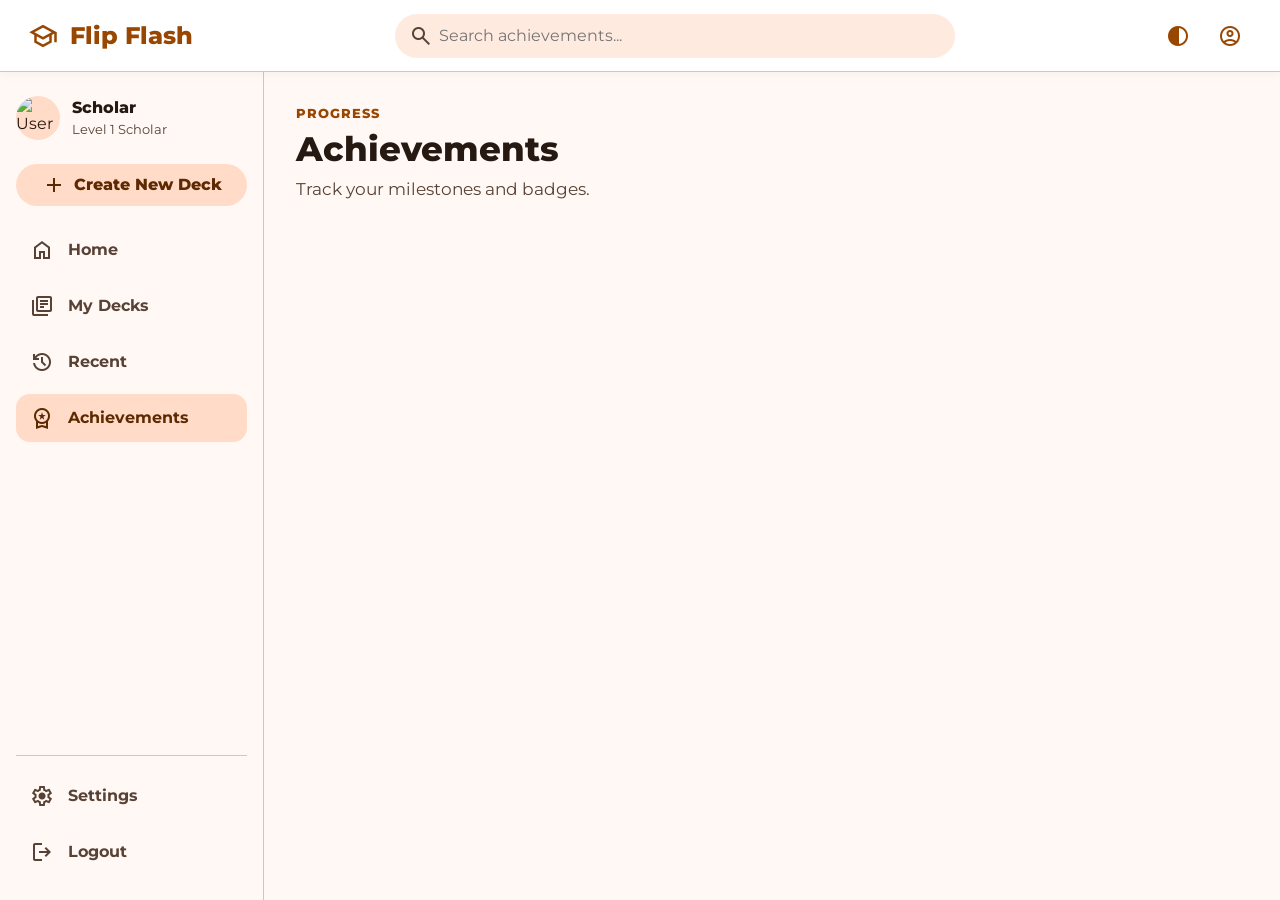
==== frontend/achievements.html @ 5cef3b7c "20: thêm nút vào sidebar mỗi trang" ====
<!DOCTYPE html>
<html class="light" lang="en">
<head>
  <meta charset="utf-8"/>
  <meta content="width=device-width, initial-scale=1.0" name="viewport"/>
  <title>Achievements - Flip Flash</title>

  <script src="https://cdn.tailwindcss.com?plugins=forms,container-queries"></script>
  <link href="https://fonts.googleapis.com/css2?family=Montserrat:wght@400;500;600;700;800&display=swap" rel="stylesheet"/>
  <link href="https://fonts.googleapis.com/css2?family=Material+Symbols+Outlined:wght,FILL@100..700,0..1&display=swap" rel="stylesheet"/>
  <link rel="stylesheet" href="./css/flipflash-ui.css"/>
</head>

<body>
  <header class="ff-topbar">
    <a href="index.html" class="ff-brand">
      <span class="material-symbols-outlined">school</span>
      <span>Flip Flash</span>
    </a>

    <div class="ff-search">
      <span class="material-symbols-outlined">search</span>
      <input placeholder="Search achievements..." type="text"/>
    </div>

    <div class="ff-top-actions">
      <button data-theme-toggle class="ff-icon-btn" type="button">
        <span class="material-symbols-outlined" data-icon="contrast">contrast</span>
      </button>
      <a class="ff-icon-btn" href="manage-account.html">
        <span class="material-symbols-outlined">account_circle</span>
      </a>
    </div>
  </header>

  <aside class="ff-sidebar">
    <div class="ff-user">
      <img class="ff-avatar" src="https://ui-avatars.com/api/?name=Flip+Flash&background=ffdbc8&color=994700" alt="User"/>
      <div>
        <p id="userName" class="ff-user-name">Scholar</p>
        <p id="userLevel" class="ff-user-level">Level 1 Scholar</p>
      </div>
    </div>

    <button
      data-modal-open="createDeckModal"
      class="ff-btn ff-btn-tonal ff-sidebar-create"
      type="button">

      <span class="material-symbols-outlined">add</span>
      Create New Deck

    </button>

    <nav class="ff-nav">
      <a href="index.html">
        <span class="material-symbols-outlined">home</span>
        Home
      </a>
      <a href="decks.html">
        <span class="material-symbols-outlined">library_books</span>
        My Decks
      </a>
      <a href="recent.html">
        <span class="material-symbols-outlined">history</span>
        Recent
      </a>
      <a href="achievements.html" class="active">
        <span class="material-symbols-outlined">workspace_premium</span>
        Achievements
      </a>
    </nav>

    <div class="ff-sidebar-bottom ff-nav">
      <a href="manage-account.html">
        <span class="material-symbols-outlined">settings</span>
        Settings
      </a>
      <button id="logoutBtn" type="button">
        <span class="material-symbols-outlined">logout</span>
        Logout
      </button>
    </div>
  </aside>

  <main class="ff-main">
    <div class="ff-container">
      <section class="ff-page-header">
        <div>
          <p class="ff-kicker">Progress</p>
          <h1 class="ff-title">Achievements</h1>
          <p class="ff-subtitle">Track your milestones and badges.</p>
        </div>
      </section>

      <section id="achievementsGrid" class="ff-grid"></section>
    </div>
  </main>

  <nav class="ff-mobile-nav">
    <a href="index.html">
      <span class="material-symbols-outlined">home</span>
      Home
    </a>
    <a href="decks.html">
      <span class="material-symbols-outlined">library_books</span>
      Decks
    </a>
    <a href="recent.html">
      <span class="material-symbols-outlined">history</span>
      Recent
    </a>
    <a href="achievements.html" class="active">
      <span class="material-symbols-outlined">workspace_premium</span>
      Badges
    </a>
    <a href="manage-account.html">
      <span class="material-symbols-outlined">person</span>
      Profile
    </a>
  </nav>

  <div id="authModal" class="ff-modal hidden">
    <div class="ff-modal-panel ff-modal-wide">
      <div class="ff-modal-head">
        <div>
          <h3>Welcome to Flip Flash</h3>
          <p>Sign in or create an account to continue.</p>
        </div>
      </div>

      <div class="ff-grid-2">
        <form id="loginForm">
          <h3>Sign In</h3>
          <div class="ff-field">
            <label>Email</label>
            <input id="loginEmail" type="email" required/>
          </div>
          <div class="ff-field">
            <label>Password</label>
            <input id="loginPassword" type="password" required/>
          </div>
          <button class="ff-btn ff-btn-primary" type="submit" style="width:100%;">
            Sign In
          </button>
        </form>

        <form id="signupForm">
          <h3>Create Account</h3>
          <div class="ff-field">
            <label>Username</label>
            <input id="signupUsername" type="text"/>
          </div>
          <div class="ff-field">
            <label>Email</label>
            <input id="signupEmail" type="email" required/>
          </div>
          <div class="ff-field">
            <label>Password</label>
            <input id="signupPassword" type="password" required/>
          </div>
          <button class="ff-btn ff-btn-tonal" type="submit" style="width:100%;">
            Create Account
          </button>
        </form>
      </div>
    </div>
  </div>

  <div id="createDeckModal" class="ff-modal hidden">
    <div class="ff-modal-panel">
      <div class="ff-modal-head">
        <div>
          <h3>Create New Deck</h3>
          <p>Add a new flashcard deck.</p>
        </div>
        <button class="ff-icon-btn" data-modal-close="createDeckModal" type="button">
          <span class="material-symbols-outlined">close</span>
        </button>
      </div>

      <form id="createDeckForm">
        <div class="ff-field">
          <label>Deck Name</label>
          <input id="deckName" type="text" required placeholder="e.g. English Vocabulary"/>
        </div>

        <div class="ff-field">
          <label>Description</label>
          <textarea id="deckDesc" placeholder="Short description"></textarea>
        </div>

        <input id="selectedColor" type="hidden" value="#994700"/>

        <div style="display:flex; gap:12px; flex-wrap:wrap; margin:14px 0;">
          <button type="button" data-color="#994700" style="width:40px;height:40px;border-radius:50%;border:0;background:#994700;"></button>
          <button type="button" data-color="#006397" style="width:40px;height:40px;border-radius:50%;border:0;background:#006397;"></button>
          <button type="button" data-color="#5f5e5e" style="width:40px;height:40px;border-radius:50%;border:0;background:#5f5e5e;"></button>
          <button type="button" data-color="#E91E63" style="width:40px;height:40px;border-radius:50%;border:0;background:#E91E63;"></button>
          <button type="button" data-color="#9C27B0" style="width:40px;height:40px;border-radius:50%;border:0;background:#9C27B0;"></button>
          <button type="button" data-color="#4CAF50" style="width:40px;height:40px;border-radius:50%;border:0;background:#4CAF50;"></button>
        </div>

        <div class="ff-actions">
          <button type="button" data-modal-close="createDeckModal" class="ff-btn ff-btn-soft">
            Cancel
          </button>
          <button id="createDeckBtn" type="submit" class="ff-btn ff-btn-primary">
            Create Deck
          </button>
        </div>
      </form>
    </div>
  </div>

  <script src="https://cdn.jsdelivr.net/npm/@supabase/supabase-js@2"></script>
  <script src="./js/supabase-config.js"></script>
  <script src="./js/app-supabase.js"></script>
</body>
</html>
---- frontend/css/flipflash-ui.css ----
:root {
  --primary: #994700;
  --primary-container: #ffdbc8;
  --on-primary-container: #5d2900;

  --surface: #fff8f5;
  --surface-lowest: #ffffff;
  --surface-low: #fff1ea;
  --surface-container: #ffeadf;
  --surface-variant: #f5ded2;

  --outline: #8c7263;
  --outline-variant: #e0c0af;

  --on-surface: #251912;
  --on-surface-variant: #584235;

  --error: #ba1a1a;
  --success: #16a34a;
}

* {
  box-sizing: border-box;
}

html {
  min-height: 100%;
}

body {
  margin: 0;
  min-height: 100vh;
  background: var(--surface);
  color: var(--on-surface);
  font-family: Montserrat, system-ui, -apple-system, BlinkMacSystemFont, "Segoe UI", sans-serif;
  font-size: 16px;
  line-height: 1.5;
}

button,
input,
textarea,
select {
  font: inherit;
}

button {
  cursor: pointer;
}

a {
  color: inherit;
}

.hidden {
  display: none !important;
}

.material-symbols-outlined {
  font-variation-settings: "FILL" 0, "wght" 400, "GRAD" 0, "opsz" 24;
}

.ff-topbar {
  position: fixed;
  top: 0;
  left: 0;
  right: 0;
  z-index: 50;
  height: 72px;
  display: flex;
  align-items: center;
  justify-content: space-between;
  gap: 16px;
  padding: 0 28px;
  background: var(--surface-lowest);
  border-bottom: 1px solid var(--outline-variant);
  box-shadow: 0 2px 12px rgba(0, 0, 0, 0.04);
}

.ff-brand {
  display: inline-flex;
  align-items: center;
  gap: 12px;
  color: var(--primary);
  font-weight: 800;
  font-size: 24px;
  line-height: 1;
  text-decoration: none;
  white-space: nowrap;
}

.ff-brand .material-symbols-outlined {
  font-size: 30px;
}

.ff-search {
  flex: 1;
  max-width: 560px;
  position: relative;
}

.ff-search span {
  position: absolute;
  left: 14px;
  top: 50%;
  transform: translateY(-50%);
  color: var(--on-surface-variant);
}

.ff-search input {
  width: 100%;
  height: 44px;
  border: 0;
  border-radius: 999px;
  background: var(--surface-container);
  padding: 0 16px 0 44px;
  color: var(--on-surface);
  outline: none;
}

.ff-search input:focus {
  box-shadow: 0 0 0 2px var(--primary);
}

.ff-top-actions {
  display: flex;
  align-items: center;
  gap: 8px;
}

.ff-icon-btn {
  width: 44px;
  height: 44px;
  border: 0;
  border-radius: 999px;
  display: inline-flex;
  align-items: center;
  justify-content: center;
  background: transparent;
  color: var(--primary);
  text-decoration: none;
}

.ff-icon-btn:hover {
  background: var(--surface-container);
}

.ff-sidebar {
  position: fixed;
  top: 72px;
  left: 0;
  bottom: 0;
  width: 264px;
  z-index: 40;
  display: flex;
  flex-direction: column;
  padding: 24px 16px;
  background: var(--surface);
  border-right: 1px solid var(--outline-variant);
}

.ff-sidebar-create{
  width:100%;
  margin-bottom:20px;
}

.ff-user {
  display: flex;
  align-items: center;
  gap: 12px;
  margin-bottom: 24px;
}

.ff-avatar {
  width: 44px;
  height: 44px;
  border-radius: 50%;
  background: var(--primary-container);
}

.ff-user-name {
  margin: 0;
  font-weight: 800;
}

.ff-user-level {
  margin: 0;
  color: var(--on-surface-variant);
  font-size: 13px;
}

.ff-nav {
  display: flex;
  flex-direction: column;
  gap: 8px;
}

.ff-nav a,
.ff-nav button {
  width: 100%;
  min-height: 48px;
  border: 0;
  border-radius: 14px;
  padding: 0 14px;
  display: flex;
  align-items: center;
  gap: 14px;
  color: var(--on-surface-variant);
  background: transparent;
  text-decoration: none;
  font-weight: 700;
  text-align: left;
}

.ff-nav a:hover,
.ff-nav button:hover {
  background: var(--surface-variant);
}

.ff-nav .active {
  color: var(--on-primary-container);
  background: var(--primary-container);
}

.ff-sidebar-bottom {
  margin-top: auto;
  padding-top: 16px;
  border-top: 1px solid var(--outline-variant);
}

.ff-main {
  margin-left: 264px;
  padding: 104px 32px 64px;
}

.ff-container {
  max-width: 1200px;
  margin: 0 auto;
}

.ff-page-header {
  display: flex;
  align-items: flex-end;
  justify-content: space-between;
  gap: 24px;
  margin-bottom: 32px;
}

.ff-kicker {
  margin: 0 0 6px;
  color: var(--primary);
  text-transform: uppercase;
  letter-spacing: 0.08em;
  font-size: 13px;
  font-weight: 800;
}

.ff-title {
  margin: 0;
  font-size: 34px;
  line-height: 1.15;
  font-weight: 800;
}

.ff-subtitle {
  margin: 8px 0 0;
  color: var(--on-surface-variant);
  font-size: 17px;
}

.ff-grid {
  display: grid;
  grid-template-columns: repeat(3, minmax(0, 1fr));
  gap: 24px;
}

.ff-grid-2 {
  display: grid;
  grid-template-columns: repeat(2, minmax(0, 1fr));
  gap: 24px;
}

.ff-card {
  background: var(--surface-lowest);
  border: 1px solid var(--outline-variant);
  border-radius: 20px;
  padding: 24px;
  box-shadow: 0 4px 20px rgba(0, 0, 0, 0.05);
}

.ff-card-lift {
  transition: transform 0.2s ease, box-shadow 0.2s ease;
}

.ff-card-lift:hover {
  transform: translateY(-4px);
  box-shadow: 0 8px 30px rgba(0, 0, 0, 0.12);
}

.ff-stat-label {
  margin: 0 0 8px;
  color: var(--on-surface-variant);
  font-size: 12px;
  font-weight: 800;
  text-transform: uppercase;
  letter-spacing: 0.08em;
}

.ff-stat-value {
  margin: 0;
  font-size: 42px;
  line-height: 1;
  font-weight: 800;
}

.ff-toolbar {
  margin-bottom: 24px;
  padding: 18px 20px;
  border-radius: 20px;
  border: 1px solid rgba(224, 192, 175, 0.7);
  background: var(--surface-low);
  display: flex;
  align-items: center;
  justify-content: space-between;
  gap: 16px;
}

.ff-toolbar h2 {
  margin: 0;
  font-size: 24px;
  line-height: 1.25;
  font-weight: 800;
}

.ff-toolbar p {
  margin: 4px 0 0;
  color: var(--on-surface-variant);
}

.ff-btn {
  min-height: 42px;
  border: 0;
  border-radius: 999px;
  padding: 0 18px;
  display: inline-flex;
  align-items: center;
  justify-content: center;
  gap: 8px;
  font-weight: 800;
  text-decoration: none;
  white-space: nowrap;
}

.ff-btn-primary {
  background: var(--primary);
  color: #ffffff;
}

.ff-btn-tonal {
  background: var(--primary-container);
  color: var(--on-primary-container);
}

.ff-btn-soft {
  background: var(--surface-container);
  color: var(--on-surface);
}

.ff-btn-danger {
  background: var(--error);
  color: #ffffff;
}

.ff-btn-success {
  background: var(--success);
  color: #ffffff;
}

.ff-form-card {
  max-width: 720px;
  background: var(--surface-lowest);
  border: 1px solid var(--outline-variant);
  border-radius: 24px;
  padding: 28px;
  box-shadow: 0 4px 20px rgba(0, 0, 0, 0.05);
}

.ff-field {
  margin-bottom: 16px;
}

.ff-field label {
  display: block;
  margin-bottom: 6px;
  font-weight: 800;
  color: var(--on-surface);
}

.ff-field input,
.ff-field textarea,
.ff-field select {
  width: 100%;
  border: 1px solid var(--outline-variant);
  border-radius: 14px;
  background: var(--surface-container);
  min-height: 46px;
  padding: 10px 14px;
  color: var(--on-surface);
  outline: none;
}

.ff-field textarea {
  min-height: 110px;
  resize: vertical;
}

.ff-field input:focus,
.ff-field textarea:focus,
.ff-field select:focus {
  box-shadow: 0 0 0 2px var(--primary);
}

.ff-modal {
  position: fixed;
  inset: 0;
  z-index: 120;
  background: rgba(0, 0, 0, 0.42);
  backdrop-filter: blur(6px);
  display: flex;
  align-items: center;
  justify-content: center;
  padding: 20px;
}

.ff-modal.hidden {
  display: none !important;
}

.ff-modal-panel {
  width: 100%;
  max-width: 560px;
  max-height: calc(100vh - 40px);
  overflow-y: auto;
  background: var(--surface-lowest);
  border: 1px solid var(--outline-variant);
  border-radius: 24px;
  padding: 28px;
  box-shadow: 0 24px 80px rgba(0, 0, 0, 0.22);
}

.ff-modal-wide {
  max-width: 900px;
}

.ff-modal-head {
  display: flex;
  align-items: flex-start;
  justify-content: space-between;
  gap: 16px;
  margin-bottom: 22px;
}

.ff-modal-head h3 {
  margin: 0;
  font-size: 24px;
  line-height: 1.25;
  font-weight: 800;
}

.ff-modal-head p {
  margin: 4px 0 0;
  color: var(--on-surface-variant);
}

.ff-actions {
  display: flex;
  justify-content: flex-end;
  gap: 12px;
  margin-top: 20px;
}

.ff-mobile-nav {
  display: none;
}

@media (max-width: 1023px) {
  .ff-sidebar {
    display: none;
  }

  .ff-main {
    margin-left: 0;
    padding: 96px 18px 96px;
  }

  .ff-search {
    display: none;
  }

  .ff-grid,
  .ff-grid-2 {
    grid-template-columns: 1fr;
  }

  .ff-page-header {
    flex-direction: column;
    align-items: stretch;
  }

  .ff-toolbar {
    flex-direction: column;
    align-items: stretch;
  }

  .ff-title {
    font-size: 28px;
  }

  .ff-topbar {
    padding: 0 18px;
  }

  .ff-brand {
    font-size: 21px;
  }

  .ff-mobile-nav {
    position: fixed;
    left: 0;
    right: 0;
    bottom: 0;
    z-index: 60;
    height: 72px;
    display: flex;
    align-items: center;
    justify-content: space-around;
    background: rgba(255, 234, 223, 0.96);
    border-top: 1px solid var(--outline-variant);
    backdrop-filter: blur(12px);
  }

  .ff-mobile-nav a,
  .ff-mobile-nav button {
    border: 0;
    background: transparent;
    color: var(--on-surface-variant);
    display: flex;
    flex-direction: column;
    align-items: center;
    gap: 2px;
    text-decoration: none;
    font-size: 12px;
    font-weight: 800;
  }

  .ff-mobile-nav .active {
    color: var(--primary);
  }
}

/* ============================================================
   INTERACTION / HOVER POLISH
============================================================ */

.ff-btn,
.ff-icon-btn,
.ff-nav a,
.ff-nav button {
  transition:
    background 0.2s ease,
    color 0.2s ease,
    transform 0.16s ease,
    box-shadow 0.2s ease,
    filter 0.2s ease;
}

.ff-btn:hover {
  transform: translateY(-2px);
  filter: brightness(1.12);
  box-shadow: 0 8px 20px rgba(153, 71, 0, 0.12);
}

.ff-btn:active,
.ff-icon-btn:active,
.ff-nav a:active,
.ff-nav button:active {
  transform: scale(0.97);
}

.ff-nav a:hover,
.ff-nav button:hover {
  transform: translateX(3px);
}

.ff-nav .active:hover {
  background: var(--primary-container);
}

/* ============================================================
   DECK CARDS
============================================================ */

.ff-deck-card {
  position: relative;
  overflow: hidden;
  min-height: 244px;
  display: flex;
  flex-direction: column;
}

.ff-deck-card::before {
  content: "";
  position: absolute;
  inset: 0 auto 0 0;
  width: 8px;
  background: var(--deck-color, var(--primary));
}

.ff-deck-head {
  display: flex;
  align-items: flex-start;
  justify-content: space-between;
  gap: 14px;
  margin-bottom: 18px;
}

.ff-deck-icon {
  width: 48px;
  height: 48px;
  border-radius: 14px;
  display: inline-flex;
  align-items: center;
  justify-content: center;
  background: color-mix(in srgb, var(--deck-color, var(--primary)) 14%, white);
  color: var(--deck-color, var(--primary));
}

.ff-deck-actions {
  display: flex;
  gap: 6px;
}

.ff-deck-actions button {
  width: 36px;
  height: 36px;
  border: 0;
  border-radius: 999px;
  background: transparent;
  display: inline-flex;
  align-items: center;
  justify-content: center;
  color: var(--on-surface-variant);
}

.ff-deck-actions button:hover {
  background: var(--surface-container);
  color: var(--primary);
}

.ff-deck-actions .danger:hover {
  background: #ffdad6;
  color: var(--error);
}

.ff-deck-title {
  margin: 0 0 6px;
  padding-left: 4px;
  font-size: 24px;
  line-height: 1.2;
  font-weight: 800;
}

.ff-deck-desc {
  margin: 0 0 18px;
  padding-left: 4px;
  color: var(--on-surface-variant);
  min-height: 48px;
}

.ff-deck-meta {
  display: flex;
  flex-wrap: wrap;
  align-items: center;
  gap: 10px 14px;
  margin-top: auto;
  padding-left: 4px;
  color: var(--on-surface-variant);
  font-weight: 700;
}

.ff-deck-meta span {
  display: inline-flex;
  align-items: center;
  gap: 5px;
}

.ff-deck-footer {
  display: flex;
  align-items: center;
  justify-content: space-between;
  gap: 14px;
  margin-top: 20px;
  padding-top: 16px;
  border-top: 1px solid var(--outline-variant);
}

.ff-deck-footer small {
  color: var(--on-surface-variant);
  font-weight: 600;
}

/* ============================================================
   FOLDERS / SETS
============================================================ */

.ff-folder-card {
  margin-bottom: 24px;
  padding: 0;
  overflow: hidden;
}

.ff-folder-header {
  width: 100%;
  border: 0;
  background: var(--surface-lowest);
  padding: 22px 24px;
  display: flex;
  align-items: center;
  justify-content: space-between;
  gap: 18px;
  text-align: left;
  cursor: pointer;
}

.ff-folder-header:hover {
  background: var(--surface-low);
}

.ff-folder-title-wrap {
  display: flex;
  align-items: center;
  gap: 12px;
}

.ff-folder-title-wrap .material-symbols-outlined {
  color: var(--primary);
  font-size: 30px;
}

.ff-folder-title {
  margin: 0;
  font-size: 24px;
  font-weight: 800;
}

.ff-folder-sub {
  margin: 3px 0 0;
  color: var(--on-surface-variant);
}

.ff-folder-body {
  border-top: 1px solid var(--outline-variant);
  padding: 20px 24px 24px;
  background: rgba(255, 241, 234, 0.45);
}

.ff-folder-body.is-collapsed {
  display: none;
}

.ff-set-grid {
  display: grid;
  grid-template-columns: repeat(3, minmax(0, 1fr));
  gap: 18px;
}

.ff-set-card {
  border: 1px solid var(--outline-variant);
  background: var(--surface-lowest);
  border-radius: 18px;
  padding: 18px;
  cursor: pointer;
  transition:
    transform 0.18s ease,
    box-shadow 0.2s ease,
    border-color 0.2s ease,
    background 0.2s ease;
}

.ff-set-card:hover {
  transform: translateY(-3px);
  border-color: var(--primary);
  background: #fffaf7;
  box-shadow: 0 10px 28px rgba(153, 71, 0, 0.12);
}

.ff-set-title {
  display: flex;
  align-items: center;
  gap: 10px;
  margin: 0 0 8px;
  font-size: 20px;
  font-weight: 800;
}

.ff-set-title .material-symbols-outlined {
  color: var(--primary);
}

.ff-set-desc {
  margin: 0 0 16px;
  min-height: 44px;
  color: var(--on-surface-variant);
}

.ff-set-actions {
  display: flex;
  flex-wrap: wrap;
  gap: 10px;
}

/* ============================================================
   CARDS PAGE / BULK EDIT
============================================================ */

.ff-card-row {
  margin-bottom: 18px;
  border-radius: 20px;
  border: 1px solid var(--outline-variant);
  background: var(--surface-lowest);
  padding: 20px;
  box-shadow: 0 4px 18px rgba(0, 0, 0, 0.04);
}

.ff-card-row:hover {
  border-color: color-mix(in srgb, var(--primary) 55%, var(--outline-variant));
}

.ff-card-row-head {
  display: flex;
  align-items: flex-start;
  justify-content: space-between;
  gap: 16px;
  margin-bottom: 14px;
}

.ff-card-index {
  margin: 0;
  color: var(--on-surface-variant);
  font-size: 13px;
  font-weight: 800;
  text-transform: uppercase;
  letter-spacing: 0.06em;
}

.ff-card-question {
  margin: 4px 0 10px;
  font-size: 21px;
  font-weight: 800;
}

.ff-card-answer {
  margin: 0;
  color: var(--on-surface-variant);
  font-size: 17px;
}

.ff-card-row textarea,
.ff-card-row input,
.ff-card-row select {
  width: 100%;
  border: 1px solid var(--outline-variant);
  border-radius: 14px;
  background: var(--surface-container);
  padding: 10px 12px;
  outline: none;
}

.ff-card-row textarea {
  min-height: 90px;
  resize: vertical;
}

.ff-card-edit-grid {
  display: grid;
  grid-template-columns: 1fr 1fr;
  gap: 14px;
}

.ff-card-extra-grid {
  display: grid;
  grid-template-columns: 1fr 180px;
  gap: 14px;
  margin-top: 14px;
}

.ff-bulk-bar {
  position: sticky;
  top: 86px;
  z-index: 30;
  margin-bottom: 20px;
  padding: 14px 18px;
  border: 1px solid var(--outline-variant);
  border-radius: 18px;
  background: rgba(255, 248, 245, 0.94);
  backdrop-filter: blur(10px);
  display: flex;
  align-items: center;
  justify-content: space-between;
  gap: 14px;
}

/* ============================================================
   STUDY FLIP CARD
============================================================ */

.ff-study-card {
  min-height: 420px;
  perspective: 1200px;
}

.ff-study-inner {
  position: relative;
  width: 100%;
  min-height: 420px;
  transform-style: preserve-3d;
  transition: transform 0.58s cubic-bezier(0.34, 1.56, 0.64, 1);
}

.ff-study-card.is-flipped .ff-study-inner {
  transform: rotateY(180deg);
}

.ff-study-face {
  position: absolute;
  inset: 0;
  backface-visibility: hidden;
  border: 1px solid var(--outline-variant);
  border-radius: 28px;
  background:
    radial-gradient(#e0c0af 0.5px, transparent 0.5px),
    var(--surface-lowest);
  background-size: 18px 18px;
  padding: 42px;
  box-shadow: 0 12px 38px rgba(153, 71, 0, 0.11);
  display: flex;
  align-items: center;
  justify-content: center;
  text-align: center;
  flex-direction: column;
}

.ff-study-back {
  transform: rotateY(180deg);
  background:
    radial-gradient(#e0c0af 0.5px, transparent 0.5px),
    #fffaf7;
  background-size: 18px 18px;
}

.ff-study-label {
  margin: 0 0 18px;
  color: var(--primary);
  font-size: 13px;
  font-weight: 900;
  letter-spacing: 0.08em;
  text-transform: uppercase;
}

.ff-study-text {
  margin: 0;
  font-size: 34px;
  line-height: 1.25;
  font-weight: 800;
}

.ff-study-answer {
  margin: 0;
  font-size: 30px;
  line-height: 1.3;
  color: var(--on-surface);
}

.ff-study-actions {
  display: flex;
  justify-content: center;
  gap: 12px;
  flex-wrap: wrap;
  margin-top: 26px;
}

/* ============================================================
   RESPONSIVE
============================================================ */

@media (max-width: 1023px) {
  .ff-set-grid {
    grid-template-columns: 1fr;
  }

  .ff-card-edit-grid,
  .ff-card-extra-grid {
    grid-template-columns: 1fr;
  }

  .ff-bulk-bar {
    top: 80px;
    flex-direction: column;
    align-items: stretch;
  }

  .ff-deck-footer {
    flex-direction: column;
    align-items: flex-start;
  }

  .ff-study-text {
    font-size: 27px;
  }

  .ff-study-answer {
    font-size: 25px;
  }
}

.ff-upload-box {
  min-height: 150px;
  border: 2px dashed var(--outline-variant);
  border-radius: 18px;
  background: var(--surface-container);
  display: flex;
  flex-direction: column;
  align-items: center;
  justify-content: center;
  gap: 6px;
  padding: 20px;
  text-align: center;
  cursor: pointer;
  transition:
    border-color 0.2s ease,
    background 0.2s ease,
    transform 0.16s ease;
}

.ff-upload-box:hover {
  border-color: var(--primary);
  background: #fff1ea;
  transform: translateY(-2px);
}

.ff-upload-box .material-symbols-outlined {
  font-size: 42px;
  color: var(--primary);
}

.ff-upload-box strong {
  font-weight: 800;
}

.ff-upload-box small {
  color: var(--on-surface-variant);
}

.ff-upload-preview {
  margin-top: 14px;
  width: 100%;
  max-height: 220px;
  object-fit: cover;
  border-radius: 18px;
  border: 1px solid var(--outline-variant);
}

.ff-folder-actions {
  display: flex;
  align-items: center;
  gap: 6px;
}

.ff-folder-actions button {
  width: 36px;
  height: 36px;
  border: 0;
  border-radius: 999px;
  background: transparent;
  display: inline-flex;
  align-items: center;
  justify-content: center;
  color: var(--on-surface-variant);
}

.ff-folder-actions button:hover {
  background: var(--surface-container);
  color: var(--primary);
}

.ff-folder-actions button.danger:hover {
  background: #ffdad6;
  color: var(--error);
}


.ff-study-image-wrap {
  width: min(520px, 100%);
  max-height: 240px;
  margin: 0 auto 26px;
  border-radius: 22px;
  overflow: hidden;
  border: 1px solid var(--outline-variant);
  background: var(--surface-container);
  box-shadow: 0 8px 24px rgba(0, 0, 0, 0.08);
}

.ff-study-image {
  display: block;
  width: 100%;
  height: 240px;
  object-fit: cover;
}

/* ============================================================
   RECENT STUDY SESSIONS
============================================================ */

.ff-recent-list {
  display: flex;
  flex-direction: column;
  gap: 14px;
}

.ff-recent-item {
  background: var(--surface-lowest);
  border: 1px solid var(--outline-variant);
  border-radius: 20px;
  padding: 18px 20px;
  display: grid;
  grid-template-columns: 52px 1fr auto;
  align-items: center;
  gap: 16px;
  box-shadow: 0 4px 18px rgba(0, 0, 0, 0.04);
  transition:
    transform 0.18s ease,
    box-shadow 0.2s ease,
    border-color 0.2s ease,
    background 0.2s ease;
}

.ff-recent-item:hover {
  transform: translateY(-2px);
  border-color: var(--primary);
  background: #fffaf7;
  box-shadow: 0 10px 26px rgba(153, 71, 0, 0.1);
}

.ff-recent-icon {
  width: 52px;
  height: 52px;
  border-radius: 16px;
  background: var(--primary-container);
  color: var(--primary);
  display: flex;
  align-items: center;
  justify-content: center;
}

.ff-recent-icon .material-symbols-outlined {
  font-size: 30px;
}

.ff-recent-title {
  margin: 0 0 4px;
  font-size: 18px;
  font-weight: 800;
  color: var(--on-surface);
}

.ff-recent-meta {
  margin: 0;
  color: var(--on-surface-variant);
  font-weight: 650;
}

.ff-recent-score {
  text-align: right;
  min-width: 120px;
}

.ff-recent-time {
  margin: 0 0 4px;
  color: var(--on-surface-variant);
  font-weight: 700;
}

.ff-recent-xp {
  margin: 0;
  font-size: 20px;
  font-weight: 900;
  color: var(--primary);
}

/* ============================================================
   ACHIEVEMENTS
============================================================ */

.ff-achievement-card {
  position: relative;
  overflow: hidden;
  min-height: 210px;
  display: flex;
  flex-direction: column;
  gap: 16px;
}

.ff-achievement-card.is-unlocked {
  border-color: var(--primary);
  background:
    radial-gradient(circle at top right, rgba(255, 219, 200, 0.9), transparent 38%),
    var(--surface-lowest);
}

.ff-achievement-top {
  display: flex;
  align-items: flex-start;
  gap: 16px;
}

.ff-achievement-icon {
  width: 58px;
  height: 58px;
  flex: 0 0 58px;
  border-radius: 18px;
  background: var(--surface-container);
  color: var(--primary);
  display: flex;
  align-items: center;
  justify-content: center;
}

.ff-achievement-card.is-unlocked .ff-achievement-icon {
  background: var(--primary);
  color: #ffffff;
}

.ff-achievement-icon .material-symbols-outlined {
  font-size: 34px;
}

.ff-achievement-name {
  margin: 0 0 4px;
  font-size: 20px;
  font-weight: 900;
}

.ff-achievement-desc {
  margin: 0;
  color: var(--on-surface-variant);
}

.ff-achievement-progress {
  margin-top: auto;
}

.ff-progress-track {
  height: 10px;
  width: 100%;
  border-radius: 999px;
  background: var(--surface-container);
  overflow: hidden;
}

.ff-progress-fill {
  height: 100%;
  border-radius: 999px;
  background: var(--primary);
  transition: width 0.35s ease;
}

.ff-achievement-foot {
  display: flex;
  align-items: center;
  justify-content: space-between;
  gap: 12px;
  margin-top: 8px;
  color: var(--on-surface-variant);
  font-weight: 750;
}

.ff-badge {
  display: inline-flex;
  align-items: center;
  gap: 5px;
  min-height: 28px;
  border-radius: 999px;
  padding: 0 10px;
  font-size: 13px;
  font-weight: 900;
}

.ff-badge-unlocked {
  background: var(--primary-container);
  color: var(--on-primary-container);
}

.ff-badge-locked {
  background: var(--surface-container);
  color: var(--on-surface-variant);
}

/* ============================================================
   FOLDER HEADER ACTION FIX
============================================================ */

.ff-folder-header {
  display: grid;
  grid-template-columns: minmax(0, 1fr) auto;
  align-items: center;
  gap: 18px;
}

.ff-folder-right {
  display: flex;
  align-items: center;
  justify-content: flex-end;
  gap: 14px;
  white-space: nowrap;
}

.ff-folder-count {
  color: var(--on-surface-variant);
  font-weight: 900;
}

.ff-folder-actions {
  display: inline-flex;
  align-items: center;
  gap: 4px;
}

.ff-folder-actions button {
  width: 34px;
  height: 34px;
  border: 0;
  border-radius: 999px;
  background: transparent;
  display: inline-flex;
  align-items: center;
  justify-content: center;
  color: var(--primary);
  transition:
    background 0.16s ease,
    color 0.16s ease,
    transform 0.16s ease;
}

.ff-folder-actions button:hover {
  background: var(--surface-container);
  transform: translateY(-1px);
}

.ff-folder-actions button.danger:hover {
  background: #ffdad6;
  color: var(--error);
}

.ff-folder-actions .material-symbols-outlined,
.ff-folder-right > .material-symbols-outlined {
  font-size: 22px;
}

/* ============================================================
   LOADING / PERCEIVED SPEED
============================================================ */

.ff-skeleton {
  position: relative;
  overflow: hidden;
  background: var(--surface-lowest);
}

.ff-skeleton::after {
  content: "";
  position: absolute;
  inset: 0;
  transform: translateX(-100%);
  background: linear-gradient(
    90deg,
    transparent,
    rgba(255, 219, 200, 0.55),
    transparent
  );
  animation: ff-shimmer 1.1s infinite;
}

@keyframes ff-shimmer {
  100% {
    transform: translateX(100%);
  }
}

.ff-skeleton-line {
  height: 14px;
  border-radius: 999px;
  background: var(--surface-container);
}

@media (max-width: 760px) {
  .ff-recent-item {
    grid-template-columns: 44px 1fr;
  }

  .ff-recent-score {
    grid-column: 2;
    text-align: left;
  }

  .ff-folder-header {
    grid-template-columns: 1fr;
  }

  .ff-folder-right {
    justify-content: flex-start;
    flex-wrap: wrap;
  }
}

/* ============================================================
   FOLDER HEADER ACTIONS - FIX ALIGNMENT
============================================================ */

.ff-folder-header {
  width: 100%;
  border: 0;
  background: var(--surface-lowest);
  padding: 22px 24px;
  display: grid;
  grid-template-columns: minmax(0, 1fr) auto auto;
  align-items: center;
  gap: 18px;
  text-align: left;
  cursor: pointer;
}

.ff-folder-header:hover {
  background: var(--surface-low);
}

.ff-folder-main {
  display: flex;
  align-items: center;
  gap: 14px;
  min-width: 0;
}

.ff-folder-main > .material-symbols-outlined {
  color: var(--primary);
  font-size: 34px;
  flex: 0 0 auto;
}

.ff-folder-title {
  margin: 0;
  font-size: 25px;
  line-height: 1.2;
  font-weight: 900;
  white-space: nowrap;
  overflow: hidden;
  text-overflow: ellipsis;
}

.ff-folder-sub {
  margin: 4px 0 0;
  color: var(--on-surface-variant);
}

.ff-folder-count {
  color: var(--on-surface-variant);
  font-weight: 900;
  white-space: nowrap;
}

.ff-folder-action-cluster {
  display: inline-flex;
  align-items: center;
  justify-content: flex-end;
  gap: 5px;
  white-space: nowrap;
}

.ff-mini-icon-btn {
  width: 34px;
  height: 34px;
  border: 0;
  border-radius: 999px;
  background: transparent;
  color: var(--primary);
  display: inline-flex;
  align-items: center;
  justify-content: center;
  padding: 0;
  transition:
    background 0.16s ease,
    color 0.16s ease,
    transform 0.16s ease;
}

.ff-mini-icon-btn:hover {
  background: var(--surface-container);
  transform: translateY(-1px);
}

.ff-mini-icon-btn.danger:hover {
  background: #ffdad6;
  color: var(--error);
}

.ff-mini-icon-btn .material-symbols-outlined {
  font-size: 22px;
}

/* ============================================================
   SET CARD ACTION ICONS
============================================================ */

.ff-set-card {
  position: relative;
  min-height: 220px;
  display: flex;
  flex-direction: column;
}

.ff-set-card-top {
  display: flex;
  align-items: flex-start;
  justify-content: space-between;
  gap: 12px;
  margin-bottom: 14px;
}

.ff-set-title {
  display: flex;
  align-items: center;
  gap: 10px;
  margin: 0;
  font-size: 22px;
  line-height: 1.2;
  font-weight: 900;
}

.ff-set-title .material-symbols-outlined {
  color: var(--primary);
  font-size: 30px;
}

.ff-set-icon-actions {
  display: inline-flex;
  align-items: center;
  gap: 4px;
  flex: 0 0 auto;
}

.ff-set-desc {
  margin: 0 0 16px;
  min-height: 44px;
  color: var(--on-surface-variant);
}

.ff-set-meta {
  margin: auto 0 18px;
  color: var(--on-surface-variant);
  font-weight: 800;
}

.ff-set-actions {
  display: flex;
  flex-wrap: wrap;
  gap: 10px;
}

@media (max-width: 760px) {
  .ff-folder-header {
    grid-template-columns: 1fr;
    gap: 12px;
  }

  .ff-folder-count {
    justify-self: start;
  }

  .ff-folder-action-cluster {
    justify-self: start;
  }
}


.ff-auth-tabs{
  display:flex;
  gap:8px;
  margin-bottom:20px;
}

.ff-auth-tabs button{
  flex:1;
  border:none;
  border-radius:14px;
  padding:12px;
  font-weight:700;
  background: #f7e4d8;
  color:var(--on-surface);
}

.ff-auth-tabs button.active{
  background: var(--primary);
  color: #fff;

  box-shadow:
    0 4px 12px rgba(153,71,0,.18),
    inset 0 1px 0 rgba(255,255,255,.15);

  transform: translateY(-1px);
}

.ff-auth-tabs button{
  transition:
    background .2s ease,
    color .2s ease,
    transform .2s ease,
    box-shadow .2s ease;
}

.ff-auth-tabs button:hover{
  transform: translateY(-1px);
}

.ff-auth-card{
  width:100%;
  max-width:420px;
  margin:auto;
}

/* ============================================================
   AUTH MODAL COMPACT
============================================================ */

.ff-auth-panel{
  max-width:520px;
  padding:0;
  overflow:hidden;
}

.ff-auth-hero{
  padding:16px 24px;
  border-bottom:1px solid var(--outline-variant);
  background:
    radial-gradient(
      circle at top right,
      var(--primary-container),
      transparent 58%
    ),
    var(--surface-lowest);
}

.ff-auth-brand{
  display:flex;
  align-items:center;
  gap:10px;

  color:var(--primary);
  font-size:22px;
  font-weight:800;
}

.ff-auth-brand .material-symbols-outlined{
  font-size:28px;
}

.ff-auth-panel-body{
  padding:20px 24px 24px;
}
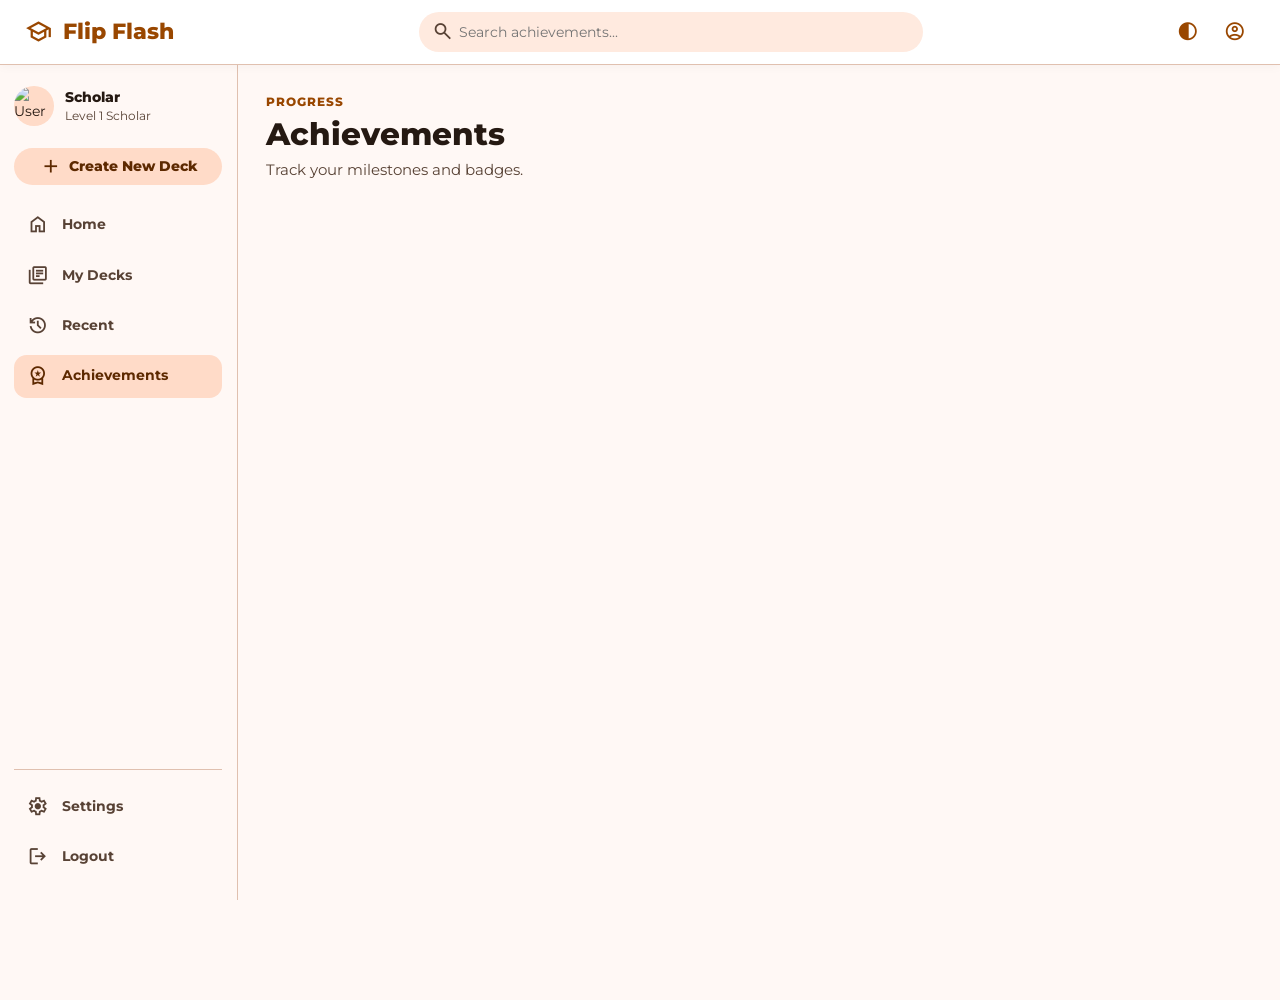
==== commit 18b111e3: "80" ====
--- a/frontend/achievements.html
+++ b/frontend/achievements.html
@@ -20,7 +20,7 @@
 
     <div class="ff-search">
       <span class="material-symbols-outlined">search</span>
-      <input placeholder="Search achievements..." type="text"/>
+      <input id="achievementSearchInput" placeholder="Search achievements..." type="text"/>
     </div>
 
     <div class="ff-top-actions">
@@ -182,7 +182,7 @@
       <form id="createDeckForm">
         <div class="ff-field">
           <label>Deck Name</label>
-          <input id="deckName" type="text" required placeholder="e.g. English Vocabulary"/>
+          <input id="deckName" data-autofocus type="text" required placeholder="e.g. English Vocabulary"/>
         </div>
 
         <div class="ff-field">
@@ -199,8 +199,12 @@
           <button type="button" data-color="#E91E63" style="width:40px;height:40px;border-radius:50%;border:0;background:#E91E63;"></button>
           <button type="button" data-color="#9C27B0" style="width:40px;height:40px;border-radius:50%;border:0;background:#9C27B0;"></button>
           <button type="button" data-color="#4CAF50" style="width:40px;height:40px;border-radius:50%;border:0;background:#4CAF50;"></button>
-        </div>
-
+          <label class="ff-color-picker-dot" title="Custom color">
+            <input id="customDeckColor" type="color" value="#994700"/>
+            <span class="material-symbols-outlined">palette</span>
+          </label>
+        </div>
+        
         <div class="ff-actions">
           <button type="button" data-modal-close="createDeckModal" class="ff-btn ff-btn-soft">
             Cancel
--- a/frontend/css/flipflash-ui.css
+++ b/frontend/css/flipflash-ui.css
@@ -25,6 +25,7 @@
 
 html {
   min-height: 100%;
+  zoom: 0.9;
 }
 
 body {
@@ -120,6 +121,40 @@
 
 .ff-search input:focus {
   box-shadow: 0 0 0 2px var(--primary);
+}
+
+.ff-search-clear {
+  position: absolute;
+  right: 16px;
+  top: 50%;
+  transform: translateY(-50%);
+  width: 28px;
+  height: 28px;
+  border: 0;
+  border-radius: 999px;
+  background: transparent;
+  color: var(--on-surface-variant);
+  display: none;
+  align-items: center;
+  justify-content: center;
+  cursor: pointer;
+}
+
+.ff-search-clear:hover {
+  background: var(--surface-container-high);
+  color: var(--primary);
+}
+
+.ff-search-clear .material-symbols-outlined {
+  font-size: 20px;
+}
+
+.ff-search.has-value input {
+  padding-right: 52px;
+}
+
+.ff-search.has-value .ff-search-clear {
+  display: inline-flex;
 }
 
 .ff-top-actions {
@@ -559,6 +594,46 @@
 }
 
 /* ============================================================
+   COLOR PICKER DOT
+=============================================================
+*/
+
+.ff-color-picker-dot {
+  position: relative;
+  width: 40px;
+  height: 40px;
+  border-radius: 999px;
+  background: conic-gradient(red, yellow, lime, cyan, blue, magenta, red);
+  display: inline-flex;
+  align-items: center;
+  justify-content: center;
+  color: white;
+  cursor: pointer;
+  overflow: hidden;
+}
+
+.ff-color-picker-dot input {
+  position: absolute;
+  inset: 0;
+  opacity: 0;
+  cursor: pointer;
+}
+
+.ff-color-picker-dot span {
+  width: 24px;
+  height: 24px;
+  border-radius: 999px;
+  background: rgba(255, 255, 255, 0.85);
+  color: var(--primary);
+  display: inline-flex;
+  align-items: center;
+  justify-content: center;
+  font-size: 18px;
+  box-shadow: 0 1px 4px rgba(0,0,0,.22);
+  pointer-events: none;
+}
+
+/* ============================================================
    INTERACTION / HOVER POLISH
 ============================================================ */
 
@@ -596,6 +671,53 @@
   background: var(--primary-container);
 }
 
+.ff-icon-btn.danger {
+  color: var(--primary);
+}
+
+.ff-icon-btn.danger:hover {
+  background: #ffdad6;
+  color: var(--error);
+}
+
+
+
+/*=====================
+ PROFILE 
+ ======================*/
+
+ .ff-account-avatar-card {
+  display: flex;
+  align-items: center;
+  gap: 22px;
+  padding: 20px;
+  margin-bottom: 22px;
+  border: 1px solid var(--outline-variant);
+  border-radius: 22px;
+  background: var(--surface-low);
+}
+
+.ff-account-avatar-preview {
+  width: 96px;
+  height: 96px;
+  border-radius: 28px;
+  object-fit: cover;
+  border: 2px solid var(--primary-container);
+  background: var(--primary-container);
+}
+
+.ff-account-avatar-card h3 {
+  margin: 0 0 4px;
+  font-size: 20px;
+  font-weight: 900;
+}
+
+.ff-account-avatar-card p {
+  margin: 0 0 14px;
+  color: var(--on-surface-variant);
+  font-weight: 600;
+}
+
 /* ============================================================
    DECK CARDS
 ============================================================ */
@@ -606,6 +728,12 @@
   min-height: 244px;
   display: flex;
   flex-direction: column;
+  cursor: pointer;
+}
+
+.ff-deck-actions button,
+.ff-deck-footer button {
+  cursor: pointer;
 }
 
 .ff-deck-card::before {
@@ -762,16 +890,47 @@
   border-top: 1px solid var(--outline-variant);
   padding: 20px 24px 24px;
   background: rgba(255, 241, 234, 0.45);
+
+  max-height: 1200px;
+  opacity: 1;
+  overflow: hidden;
+  transform: translateY(0);
+  transition:
+    max-height 0.35s ease,
+    opacity 0.25s ease,
+    transform 0.25s ease,
+    padding 0.25s ease;
 }
 
 .ff-folder-body.is-collapsed {
-  display: none;
+  max-height: 0;
+  opacity: 0;
+  transform: translateY(-8px);
+  padding-top: 0;
+  padding-bottom: 0;
+}
+
+.ff-folder-body:not(.is-collapsed) .ff-set-card {
+  animation: ffSetReveal 0.28s ease both;
+}
+
+@keyframes ffSetReveal {
+  from {
+    opacity: 0;
+    transform: translateY(-8px) scale(0.98);
+  }
+
+  to {
+    opacity: 1;
+    transform: translateY(0) scale(1);
+  }
 }
 
 .ff-set-grid {
   display: grid;
   grid-template-columns: repeat(3, minmax(0, 1fr));
   gap: 18px;
+  align-items: start;
 }
 
 .ff-set-card {
@@ -780,6 +939,9 @@
   border-radius: 18px;
   padding: 18px;
   cursor: pointer;
+  height: auto;
+  align-self: start;
+  min-height: unset;
   transition:
     transform 0.18s ease,
     box-shadow 0.2s ease,
@@ -798,7 +960,7 @@
   display: flex;
   align-items: center;
   gap: 10px;
-  margin: 0 0 8px;
+  margin: 0 0 4px;
   font-size: 20px;
   font-weight: 800;
 }
@@ -808,15 +970,43 @@
 }
 
 .ff-set-desc {
-  margin: 0 0 16px;
-  min-height: 44px;
+  margin: 0 0 10px;
+  min-height: 0;
   color: var(--on-surface-variant);
 }
 
 .ff-set-actions {
   display: flex;
-  flex-wrap: wrap;
-  gap: 10px;
+  justify-content: flex-end;
+  margin-top: 4px;
+}
+
+.ff-empty-set-add {
+  min-height: 96px;
+  border: 1px dashed var(--outline-variant);
+  border-radius: 22px;
+  display: flex;
+  align-items: center;
+  justify-content: center;
+  background: var(--surface-lowest);
+}
+
+.ff-add-set-circle {
+  width: 54px;
+  height: 54px;
+  border: 0;
+  border-radius: 999px;
+  background: var(--primary-container);
+  color: var(--primary);
+  display: inline-flex;
+  align-items: center;
+  justify-content: center;
+  cursor: pointer;
+}
+
+.ff-add-set-circle:hover {
+  background: var(--primary);
+  color: #fff;
 }
 
 /* ============================================================
@@ -911,10 +1101,100 @@
 }
 
 /* ============================================================
-   STUDY FLIP CARD
+   STUDY SESSION
 ============================================================ */
 
+.ff-study-main {
+  margin-left: 264px;
+  padding: 78px 32px 32px;
+  min-height: 100vh;
+}
+
+.ff-study-container {
+  width: 100%;
+  max-width: 1240px;
+  margin: 0 auto;
+}
+
+.ff-study-section {
+  margin: 0;
+  display: block;
+}
+
+.ff-study-shell {
+  width: 100%;
+  position: relative;
+}
+
+.ff-study-progress {
+  width: min(1040px, 100%);
+  height: 8px;
+  margin: 0 auto 22px;
+  border-radius: 999px;
+  background: var(--surface-container);
+  overflow: hidden;
+}
+
+.ff-study-progress-fill {
+  width: 0%;
+  height: 100%;
+  border-radius: inherit;
+  background: var(--primary);
+  transition: width 0.28s ease;
+}
+
+.ff-study-stats {
+  width: min(1040px, 100%);
+  margin: 0 auto 22px;
+  display: flex;
+  align-items: center;
+  justify-content: space-between;
+}
+
+.ff-study-stat {
+  display: inline-flex;
+  align-items: center;
+  gap: 10px;
+  font-weight: 900;
+}
+
+.ff-study-stat span {
+  min-width: 46px;
+  height: 34px;
+  padding: 0 14px;
+  border-radius: 999px;
+  display: inline-flex;
+  align-items: center;
+  justify-content: center;
+}
+
+.ff-study-stat.is-learning {
+  color: var(--error);
+}
+
+.ff-study-stat.is-learning span {
+  border: 1px solid var(--error);
+  color: var(--error);
+}
+
+.ff-study-stat.is-known {
+  color: var(--success);
+}
+
+.ff-study-stat.is-known span {
+  border: 1px solid var(--success);
+  color: var(--success);
+}
+
+#studyArea {
+  display: flex;
+  flex-direction: column;
+  align-items: center;
+  gap: 22px;
+}
+
 .ff-study-card {
+  width: min(780px, 100%);
   min-height: 420px;
   perspective: 1200px;
 }
@@ -944,10 +1224,11 @@
   padding: 42px;
   box-shadow: 0 12px 38px rgba(153, 71, 0, 0.11);
   display: flex;
+  flex-direction: column;
   align-items: center;
   justify-content: center;
   text-align: center;
-  flex-direction: column;
+  overflow: hidden;
 }
 
 .ff-study-back {
@@ -969,24 +1250,37 @@
 
 .ff-study-text {
   margin: 0;
-  font-size: 34px;
+  font-size: 40px;
   line-height: 1.25;
   font-weight: 800;
 }
 
 .ff-study-answer {
   margin: 0;
-  font-size: 30px;
+  font-size: 36px;
   line-height: 1.3;
   color: var(--on-surface);
 }
 
 .ff-study-actions {
-  display: flex;
-  justify-content: center;
-  gap: 12px;
+  width: min(1040px, 100%);
+  margin: 0 auto;
+  display: flex;
+  justify-content: center;
+  align-items: center;
+  gap: 14px;
   flex-wrap: wrap;
-  margin-top: 26px;
+}
+
+.ff-study-actions .ff-btn {
+  min-width: 160px;
+}
+
+#correctBtn,
+#incorrectBtn {
+  min-width: 80px;
+  width: auto;
+  padding: 12px 20px;
 }
 
 /* ============================================================
@@ -1014,12 +1308,43 @@
     align-items: flex-start;
   }
 
+  /* STUDY SESSION */
+
+  .ff-study-main {
+    margin-left: 0;
+    padding: 92px 18px 92px;
+  }
+
+  .ff-study-card,
+  .ff-study-inner {
+    min-height: 460px;
+  }
+
+  .ff-study-progress,
+  .ff-study-stats,
+  .ff-study-card,
+  .ff-study-actions {
+    width: 100%;
+  }
+
+  .ff-study-stats {
+    gap: 12px;
+  }
+
   .ff-study-text {
     font-size: 27px;
   }
 
   .ff-study-answer {
     font-size: 25px;
+  }
+
+  .ff-study-actions {
+    flex-direction: column;
+  }
+
+  .ff-study-actions .ff-btn {
+    width: 100%;
   }
 }
 
@@ -1115,6 +1440,25 @@
   width: 100%;
   height: 240px;
   object-fit: cover;
+}
+
+.ff-folder-link {
+  display: inline-flex;
+  width: fit-content;
+  text-decoration: none;
+}
+
+.ff-folder-link:hover {
+  text-decoration: underline;
+}
+
+.ff-study-card {
+  cursor: pointer;
+}
+
+.ff-study-card:hover .ff-study-face {
+  border-color: var(--primary);
+  box-shadow: 0 16px 42px rgba(153, 71, 0, 0.15);
 }
 
 /* ============================================================
@@ -1522,7 +1866,8 @@
 
 .ff-set-card {
   position: relative;
-  min-height: 220px;
+  min-height: 0;
+  height: auto;
   display: flex;
   flex-direction: column;
 }
@@ -1532,7 +1877,7 @@
   align-items: flex-start;
   justify-content: space-between;
   gap: 12px;
-  margin-bottom: 14px;
+  margin-bottom: 8px;
 }
 
 .ff-set-title {
@@ -1564,15 +1909,15 @@
 }
 
 .ff-set-meta {
-  margin: auto 0 18px;
-  color: var(--on-surface-variant);
-  font-weight: 800;
+  margin: 0;
+  color: var(--on-surface-variant);
+  font-weight: 700;
 }
 
 .ff-set-actions {
   display: flex;
-  flex-wrap: wrap;
-  gap: 10px;
+  justify-content: flex-end;
+  margin-top: 6px;
 }
 
 @media (max-width: 760px) {
@@ -1674,4 +2019,142 @@
 
 .ff-auth-panel-body{
   padding:20px 24px 24px;
+}
+
+
+.ff-inline-add-area {
+  margin-top: 22px;
+  display: flex;
+  justify-content: center;
+  align-items: center;
+  gap: 14px;
+}
+
+.ff-add-card-circle {
+  width: 58px;
+  height: 58px;
+  border: 0;
+  border-radius: 999px;
+  background: var(--primary);
+  color: #ffffff;
+  display: inline-flex;
+  align-items: center;
+  justify-content: center;
+  box-shadow: 0 12px 28px rgba(153, 71, 0, 0.24);
+  transition:
+    transform 0.18s ease,
+    filter 0.2s ease,
+    box-shadow 0.2s ease;
+}
+
+.ff-add-card-circle:hover {
+  transform: translateY(-2px);
+  filter: brightness(1.12);
+  box-shadow: 0 16px 34px rgba(153, 71, 0, 0.3);
+}
+
+.ff-add-card-circle .material-symbols-outlined {
+  font-size: 34px;
+}
+
+.ff-new-card-row {
+  border-style: dashed;
+  background:
+    radial-gradient(circle at top right, rgba(255, 219, 200, 0.35), transparent 34%),
+    var(--surface-lowest);
+}
+
+.ff-new-card-upload {
+  min-height: 132px;
+  border: 2px dashed var(--outline-variant);
+  border-radius: 18px;
+  background: var(--surface-container);
+
+  display: flex;
+  flex-direction: column;
+
+  align-items: center;
+  justify-content: center;
+
+  text-align: center;
+
+  gap: 8px;
+  padding: 18px;
+  cursor: pointer;
+}
+
+.ff-new-card-upload .material-symbols-outlined {
+  font-size: 42px;
+  color: var(--primary);
+}
+
+.ff-new-card-upload strong {
+  display: block;
+  line-height: 1.2;
+}
+
+.ff-new-card-upload small {
+  display: block;
+  color: var(--on-surface-variant);
+  line-height: 1.2;
+}
+
+.ff-new-card-upload:hover {
+  border-color: var(--primary);
+  background: #fff1ea;
+}
+
+.ff-new-card-upload .material-symbols-outlined {
+  font-size: 36px;
+  color: var(--primary);
+}
+
+.ff-new-card-upload small {
+  color: var(--on-surface-variant);
+}
+
+.ff-new-card-preview {
+  margin-top: 14px;
+  width: 100%;
+  max-height: 220px;
+  object-fit: cover;
+  border-radius: 18px;
+  border: 1px solid var(--outline-variant);
+}
+
+.ff-new-card-image-wrap {
+  position: relative;
+  margin-top: 14px;
+  width: 100%;
+}
+
+.ff-new-card-preview {
+  width: 100%;
+  max-height: 260px;
+  object-fit: cover;
+  border-radius: 18px;
+  border: 1px solid var(--outline-variant);
+}
+
+.ff-remove-new-image {
+  position: absolute;
+  top: 10px;
+  right: 10px;
+
+  width: 36px;
+  height: 36px;
+  border: 0;
+  border-radius: 999px;
+
+  display: inline-flex;
+  align-items: center;
+  justify-content: center;
+
+  background: rgba(37, 25, 18, 0.82);
+  color: #fff;
+  box-shadow: 0 8px 20px rgba(0,0,0,0.2);
+}
+
+.ff-remove-new-image:hover {
+  background: var(--error);
 }
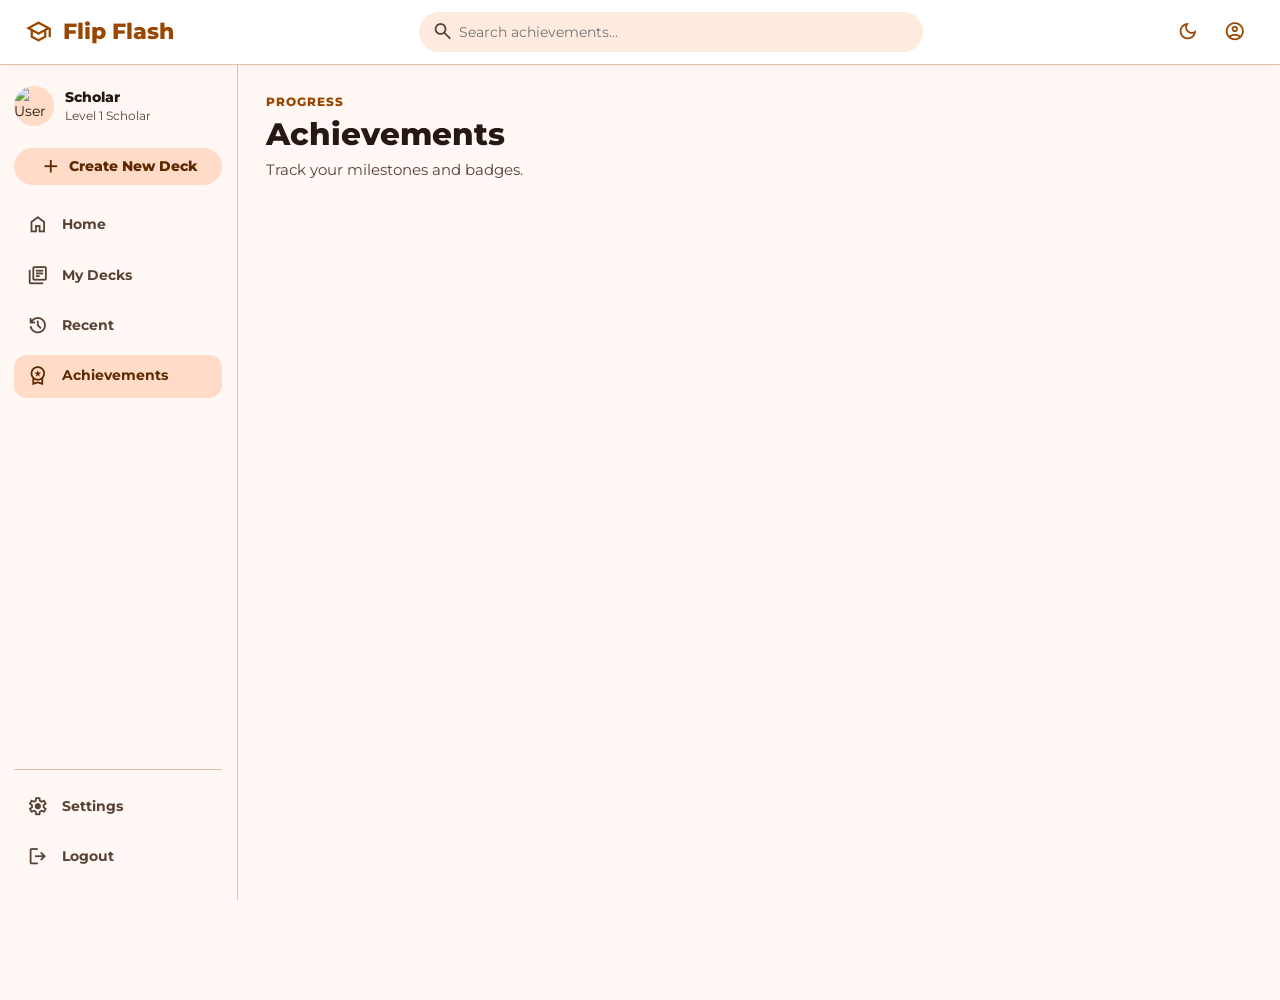
==== commit 037bee8b: "93: darkmode added" ====
--- a/frontend/achievements.html
+++ b/frontend/achievements.html
@@ -8,6 +8,13 @@
   <script src="https://cdn.tailwindcss.com?plugins=forms,container-queries"></script>
   <link href="https://fonts.googleapis.com/css2?family=Montserrat:wght@400;500;600;700;800&display=swap" rel="stylesheet"/>
   <link href="https://fonts.googleapis.com/css2?family=Material+Symbols+Outlined:wght,FILL@100..700,0..1&display=swap" rel="stylesheet"/>
+  <script>
+    (function () {
+      const theme = localStorage.getItem("flipflash-theme") || "light";
+      document.documentElement.classList.toggle("dark", theme === "dark");
+      document.documentElement.classList.toggle("light", theme !== "dark");
+    })();
+  </script>
   <link rel="stylesheet" href="./css/flipflash-ui.css"/>
 </head>
 
@@ -24,8 +31,8 @@
     </div>
 
     <div class="ff-top-actions">
-      <button data-theme-toggle class="ff-icon-btn" type="button">
-        <span class="material-symbols-outlined" data-icon="contrast">contrast</span>
+      <button data-theme-toggle class="ff-icon-btn" type="button" aria-label="Switch to dark mode">
+        <span class="material-symbols-outlined">dark_mode</span>
       </button>
       <a class="ff-icon-btn" href="manage-account.html">
         <span class="material-symbols-outlined">account_circle</span>
--- a/frontend/css/flipflash-ui.css
+++ b/frontend/css/flipflash-ui.css
@@ -17,6 +17,42 @@
 
   --error: #ba1a1a;
   --success: #16a34a;
+}
+
+html.dark {
+  --primary: #ffb783;
+  --primary-container: #733500;
+  --on-primary-container: #ffdbc8;
+
+  --surface: #17100c;
+  --surface-lowest: #211813;
+  --surface-low: #2a1d17;
+  --surface-container: #34231b;
+  --surface-variant: #4a3428;
+
+  --outline: #cfae9c;
+  --outline-variant: #6b4d3f;
+
+  --on-surface: #fff8f5;
+  --on-surface-variant: #e8cfc2;
+
+  --error: #ffb4ab;
+  --success: #86efac;
+}
+
+html,
+body,
+.ff-topbar,
+.ff-sidebar,
+.ff-card,
+.ff-toolbar,
+.ff-btn,
+.ff-search input {
+  transition:
+    background-color 0.18s ease,
+    color 0.18s ease,
+    border-color 0.18s ease,
+    box-shadow 0.18s ease;
 }
 
 * {
@@ -592,6 +628,31 @@
     color: var(--primary);
   }
 }
+
+/* PAGE TRANSITION - safe fade, no overlay rectangle */
+
+body {
+  transition: opacity 0.12s ease;
+}
+
+body.ff-page-leaving {
+  opacity: 0;
+}
+
+.ff-main {
+  animation: ffMainIn 0.16s ease both;
+}
+
+@keyframes ffMainIn {
+  from {
+    opacity: 0;
+  }
+
+  to {
+    opacity: 1;
+  }
+}
+
 
 /* ============================================================
    COLOR PICKER DOT
@@ -1283,6 +1344,53 @@
   padding: 12px 20px;
 }
 
+.ff-study-empty-card {
+  width: min(560px, calc(100vw - 48px));
+  margin: 48px auto 0;
+  padding: 34px 32px;
+  border-radius: 28px;
+  border: 1px solid var(--outline-variant);
+  background: var(--surface-lowest);
+  box-shadow: 0 18px 48px rgba(153, 71, 0, 0.12);
+  text-align: center;
+}
+
+.ff-study-empty-icon {
+  width: 72px;
+  height: 72px;
+  margin: 0 auto 18px;
+  border-radius: 24px;
+  display: flex;
+  align-items: center;
+  justify-content: center;
+  background: var(--primary-container);
+  color: var(--primary);
+}
+
+.ff-study-empty-icon .material-symbols-outlined {
+  font-size: 40px;
+}
+
+.ff-study-empty-card h2 {
+  margin: 0 0 10px;
+  font-size: 28px;
+  line-height: 1.2;
+  font-weight: 900;
+  color: var(--on-surface);
+}
+
+.ff-study-empty-card p {
+  max-width: 420px;
+  margin: 0 auto 24px;
+  font-size: 17px;
+  font-weight: 600;
+  color: var(--on-surface-variant);
+}
+
+.ff-study-empty-btn {
+  min-width: 150px;
+}
+
 /* ============================================================
    RESPONSIVE
 ============================================================ */
